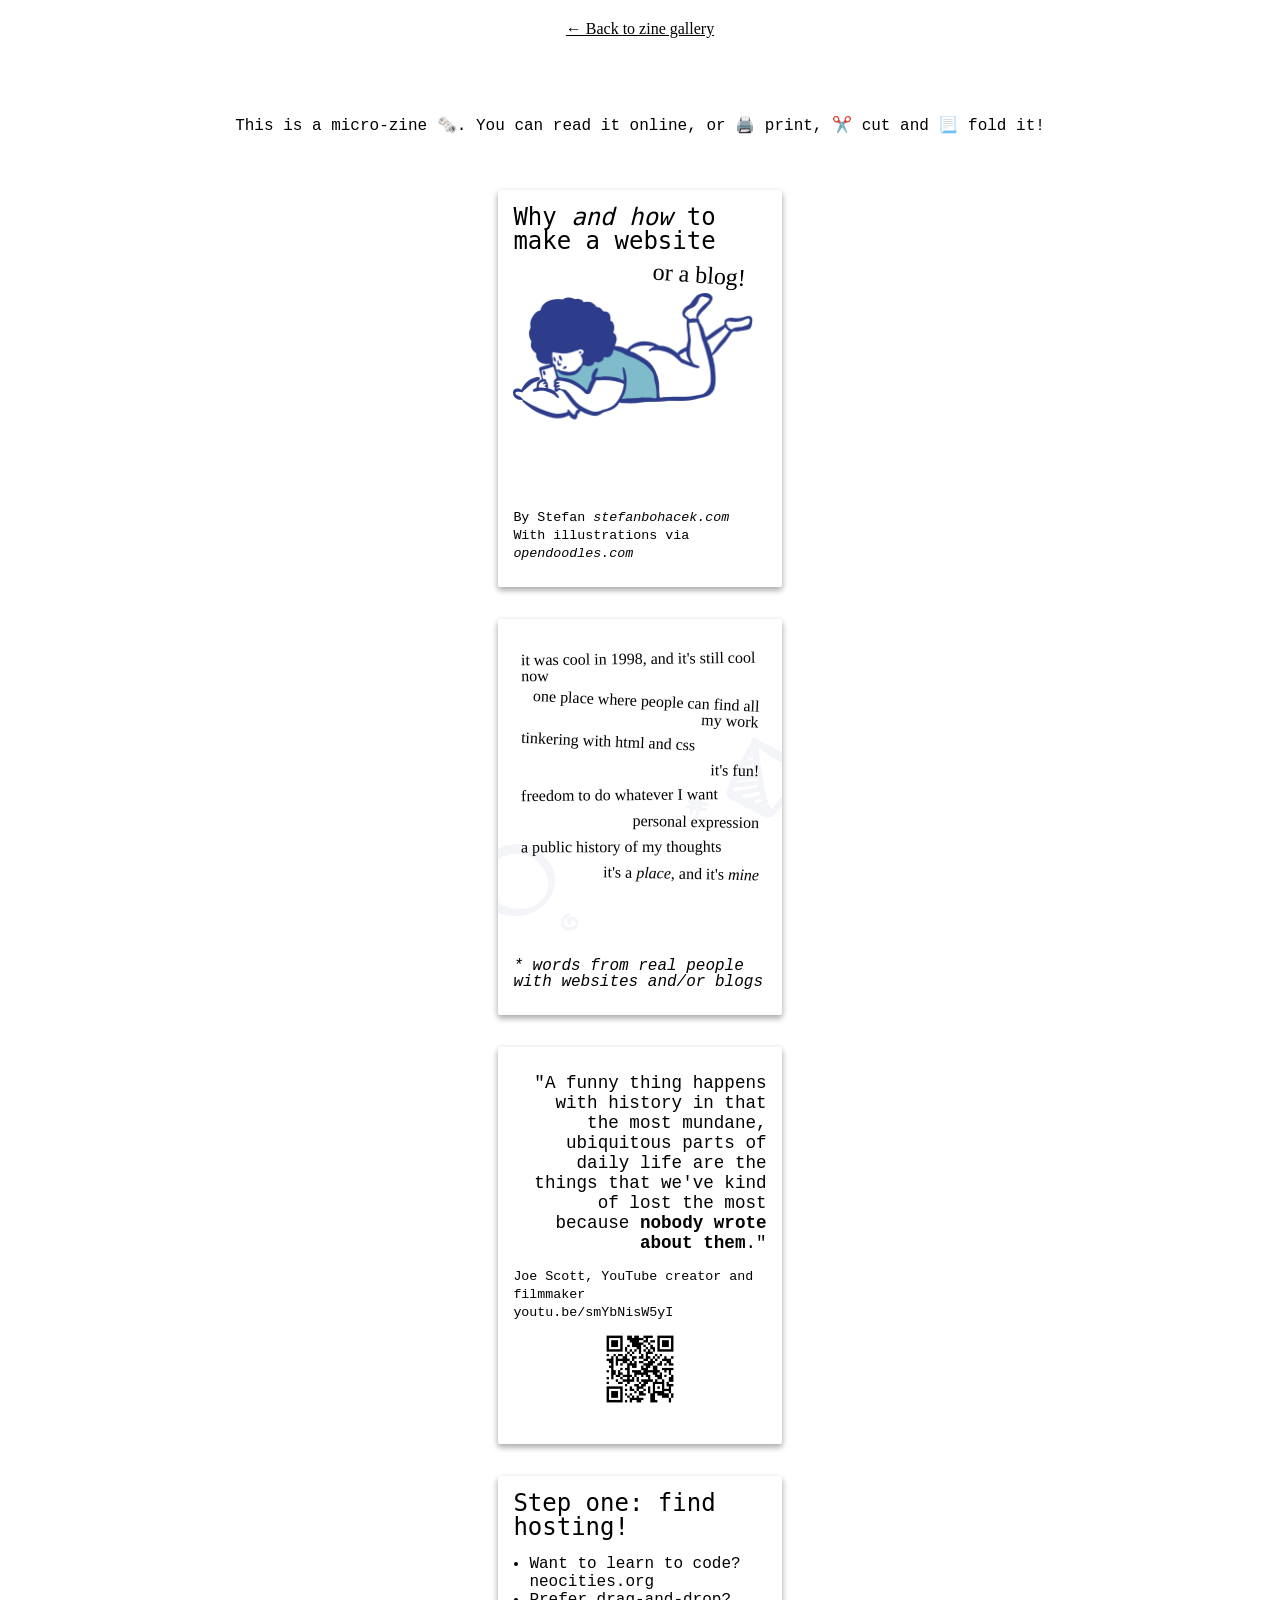
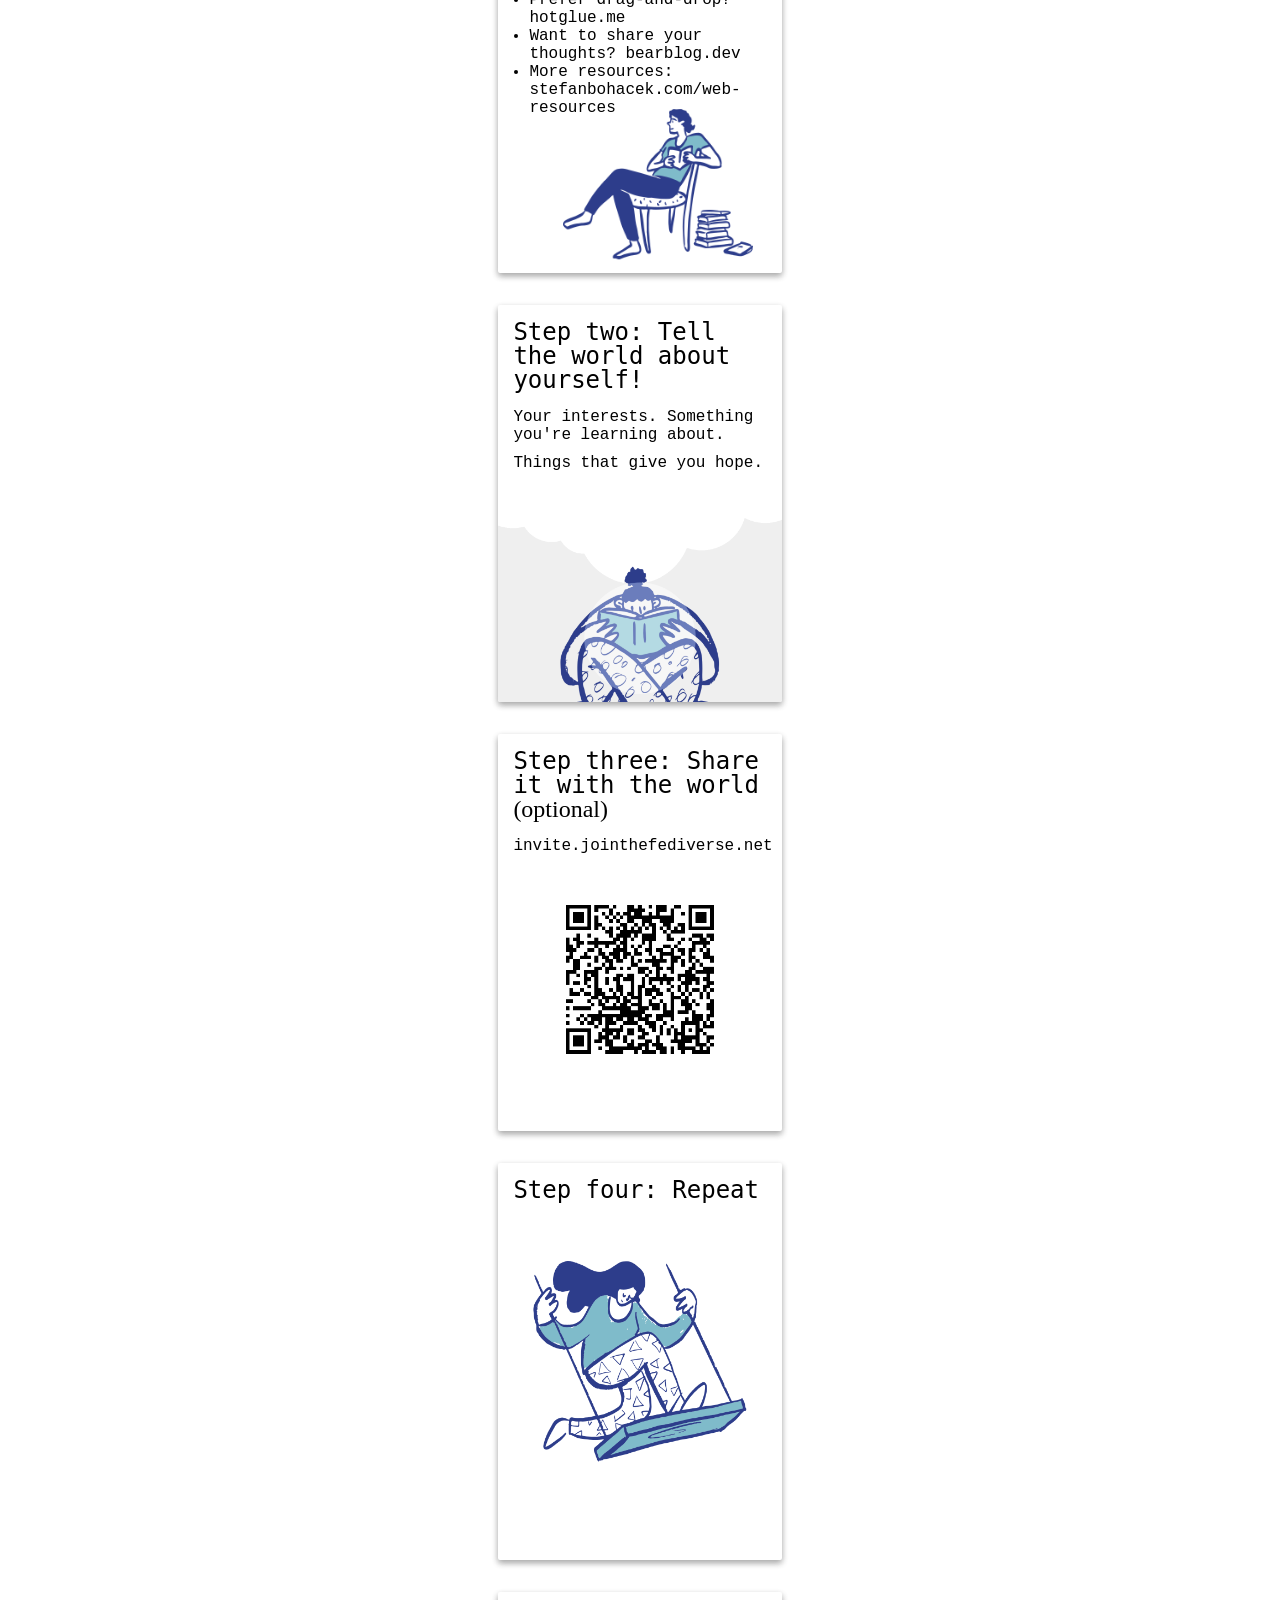
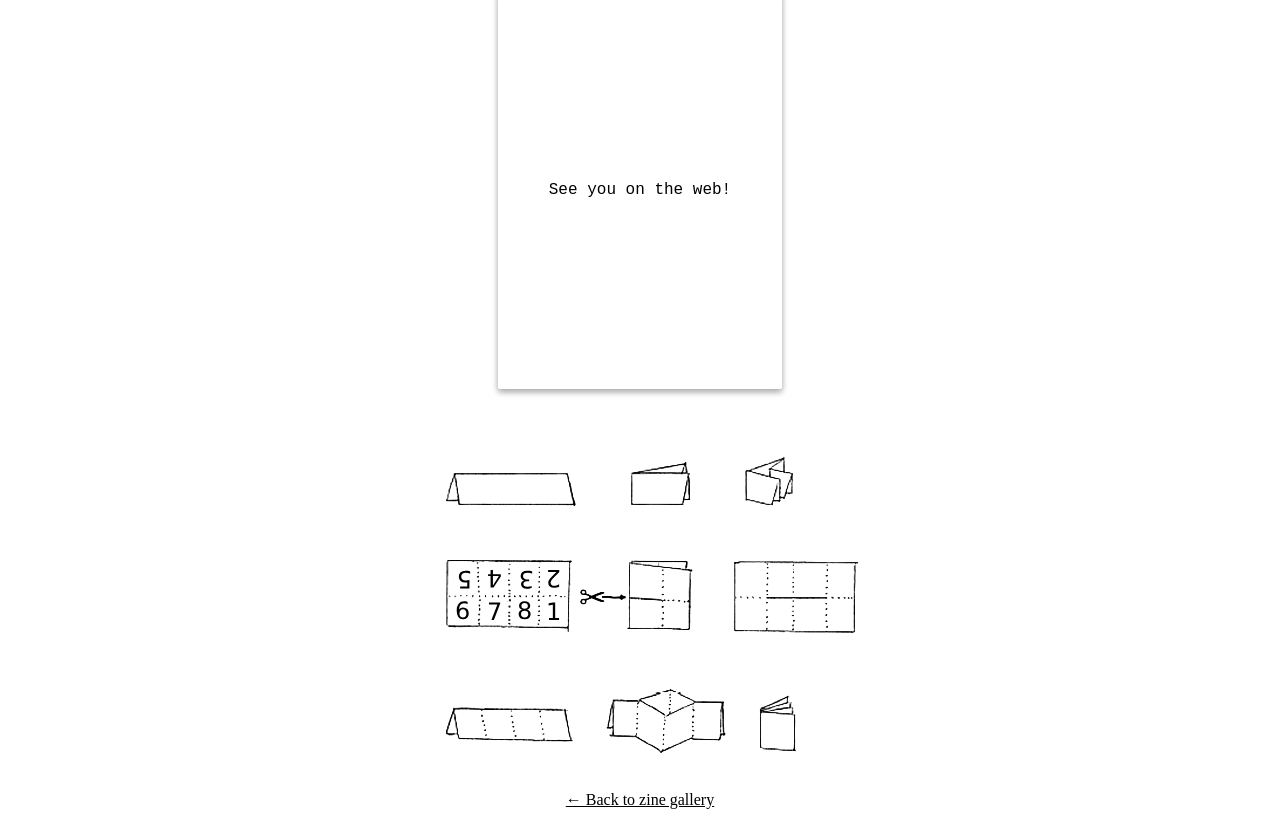
==== zines/why-how-website-blog/index.html @ 4b45a371 "First commit." ====
<!doctype html>
<html lang="en">

<head>
  <meta charset="utf-8">
  <meta name="viewport"
    content="width=device-width, initial-scale=1.0">
  <title>Why and how to make a website (or a blog!) | Stefan's Micro Zine Library</title>
  <meta name="description"
    content="A printable micro-zine about why and how to make your own website or blog.">
  <meta property="og:title"
    content="Why and how to make a website (or a blog!) | Stefan's Micro Zine Library" />
  <meta property="og:description"
    content="A printable micro-zine about why and how to make your own website or blog." />
  <meta property="og:type"
    content="website" />
  <meta property="og:url"
    content="https://zines.stefanbohacek.com/zines/why-how-website-blog/" />
  <meta property="og:image"
    content="https://zines.stefanbohacek.com/zines/why-how-website-blog/images/full.png" />
  <meta property="og:image:alt"
    content="All eight pages of the mini zine laid yout in a four-by-eight grid." />
  <meta name="fediverse:creator"
    content="@stefan@stefanbohacek.online" />
  <link href="/css/neubrutalism-zine.min.css"
    rel="stylesheet" />
  <link href="/libs/zsergee-zine/zine.min.css"
    rel="stylesheet">
  <link href="/css/fonts.css"
    rel="stylesheet">
  <link href="/css/zine.css"
    rel="stylesheet">
  <link href="/zines/why-how-website-blog/custom.css"
    rel="stylesheet">
</head>

<body>
  <div class="zine-back-link-wrapper">
    <a href="/"
      class="zine-back-link">← Back to zine gallery</a>
  </div>
  <main class="zine">
    <article class="front-cover">
      <h1>Why <em>and how</em> to make a website <span class="subtitle">or a blog!</span></h1>
      <img src="/zines/why-how-website-blog/images/LayingDoodle.png"
        alt="Drawing of a person with big curly hair lying on their stomach and reading on their phone.">
      <p class="zine-page-footer">
        <small>
          By Stefan <em>stefanbohacek.com</em><br />
          With illustrations via <em>opendoodles.com</em>
        </small>
      </p>
    </article>
    <article class="testimonials">
      <p class="handwritten">
        it was cool in 1998, and it's still cool now
      </p>
      <p class="handwritten">
        one place where people can find all my work
      </p>
      <p class="handwritten">
        tinkering with html and css
      </p>
      <p class="handwritten">
        it's fun!
      </p>
      <p class="handwritten">
        freedom to do whatever I want
      </p>
      <p class="handwritten">
        personal expression
      </p>
      <p class="handwritten">
        a public history of my thoughts
      </p>
      <p class="handwritten">
        it's a <em>place</em>, and it's <em>mine</em>
      </p>
      <p class="zine-page-footer">
        <em>* words from real people with websites and/or blogs</em>
      </p>
    </article>
    <article>
      <blockquote>
        <p>
          "A funny thing happens with history in that the most mundane, ubiquitous parts of daily life are the things
          that we've kind of lost the most because <strong>nobody wrote about them</strong>."
        </p>
        <p class="zine-page-footer">
          <small>Joe Scott, YouTube creator and filmmaker<br />
            youtu.be/smYbNisW5yI</small>
          <img class="joe-scott-mundane-youtube-qr-code"
            src="/zines/why-how-website-blog/images/joe-scott-mundane-youtube-qr-code.png"
            alt="QR code linking to a YouTube video.">
        </p>

      </blockquote>
    </article>
    <article>
      <h2>
        Step one: find hosting!
      </h2>
      <ul>
        <li>Want to learn to code? neocities.org</li>
        <li>Prefer drag-and-drop? hotglue.me</li>
        <li>Want to share your thoughts? bearblog.dev</li>
        <li>More resources: stefanbohacek.com/web-resources</li>
      </ul>
      <img class="zine-page-footer sit-reading-doodle"
        src="/zines/why-how-website-blog/images/SitReadingDoodle.png"
        alt="Drawing of a person sitting in a chair reading a book with a stack of books on the floor next to them.">
    </article>
    <article>
      <h2>
        Step two: Tell the world about yourself!
      </h2>
      <p>
        Your interests. Something you're learning about.
      </p>
      <p>
        Things that give you hope.
      </p>
      <img class="zine-page-footer"
        src="/zines/why-how-website-blog/images/dreams.png"
        alt="Drawing of a person reading a book with a thought cloud above their head.">
    </article>
    <article>
      <h2>
        Step three: Share it with the world <span class="handwritten">(optional)</span>
      </h2>
      <p>
        invite.jointhefediverse.net
      </p>
      <p>
        <img class="qr-code"
          src="/images/fediverse-invite-qr-code.png"
          alt="A QR code that links to invite.jointhefediverse.net.">
      </p>
    </article>
    <article>
      <h2>
        Step four: Repeat
      </h2>
      <img class="zine-page-center"
        src="/zines/why-how-website-blog/images/SwingingDoodle.png"
        alt="Drawing of a person on a swing.">
    </article>
    <article class="back-cover cover-center">
      <p>See you on the web!</p>
    </article>
  </main>
  <a href="/images/zine/zine-how-to-light.png"
    id="zine-howto-link">
    <picture class="zine-howto">
      <source srcset="/images/zine/zine-how-to-dark.png"
        media="(prefers-color-scheme: dark)">
      <img src="/images/zine/zine-how-to-light.png"
        width="474"
        height="323"
        alt="Step-by-step diagram showing how to fold and cut the printed zine: 1. Fold the paper in half horizontally. 2. Fold in half vertically. 3. Fold in half vertically again. 4. Unfold, then fold again horizontally. 5. Cut mid-way across the center. 6. Unfold. A slit should be in the middle of the zine. 7. Fold horizontally again. 8. Push the two ends of the zine toward the center. This will open up the center part of the zine. 9. As you keep pushing the ends of the zine, the zine will take its finished shape of a booklet.">
    </picture>
  </a>
  <div class="zine-back-link-wrapper">
    <a href="/"
      class="zine-back-link">← Back to zine gallery</a>
  </div>
  <script type="module"
    defer
    src="/zines/why-how-website-blog/zine.js"></script>
  <!-- Matomo -->
  <script>
    var _paq = window._paq = window._paq || [];
    /* tracker methods like "setCustomDimension" should be called before "trackPageView" */
    _paq.push(["setExcludedQueryParams", ["token"]]);
    _paq.push(['trackPageView']);
    _paq.push(['enableLinkTracking']);
    (function () {
      var u = "//matomo.stefanbohacek.com/";
      _paq.push(['setTrackerUrl', u + 'matomo.php']);
      _paq.push(['setSiteId', '38']);
      var d = document, g = d.createElement('script'), s = d.getElementsByTagName('script')[0];
      g.async = true; g.src = u + 'matomo.js'; s.parentNode.insertBefore(g, s);
    })();
  </script>
  <!-- End Matomo Code -->

</body>

</html>
---- css/neubrutalism-zine.min.css ----
:root{--nb-primary:#000;--nb-secondary:#fff;--nb-accent:#3498db;--nb-success:#2ecc71;--nb-danger:#e74c3c;--nb-warning:#f39c12;--nb-info:#3498db;--nb-gray-100:#f8f9fa;--nb-gray-200:#e9ecef;--nb-gray-300:#dee2e6;--nb-gray-400:#ced4da;--nb-gray-500:#adb5bd;--nb-gray-600:#6c757d;--nb-gray-700:#495057;--nb-gray-800:#343a40;--nb-gray-900:#212529;--nb-border-width:2px;--nb-border-radius:4px;--nb-shadow-offset:4px;--nb-shadow-color:var(--nb-primary);--nb-spacing-xs:5px;--nb-spacing-sm:10px;--nb-spacing-md:15px;--nb-spacing-lg:20px;--nb-spacing-xl:30px;--nb-font-family:system-ui,-apple-system,BlinkMacSystemFont,"Segoe UI",Roboto,sans-serif;--nb-font-size-sm:0.8rem;--nb-font-size-base:1rem;--nb-font-size-lg:1.2rem;--nb-font-size-xl:1.5rem;--nb-transition-fast:0.2s ease;--nb-transition-base:0.3s ease}
@media (prefers-color-scheme:dark){:root{--nb-primary:#fff;--nb-secondary:#1a1a1a;--nb-accent:#5dade2;--nb-gray-100:#212529;--nb-gray-200:#343a40;--nb-gray-300:#495057;--nb-gray-400:#6c757d;--nb-gray-500:#adb5bd;--nb-gray-600:#ced4da;--nb-gray-700:#dee2e6;--nb-gray-800:#e9ecef;--nb-gray-900:#f8f9fa}}
@media (prefers-reduced-motion:reduce){*,::after,::before{animation-duration:0s!important;animation-iteration-count:1!important;transition-duration:0s!important;scroll-behavior:auto!important}}
html{font-size:16px}
body{background-color:var(--nb-secondary)}
::selection{background:#ffc8ff;color:var(--nb-primary)}
a{color:var(--nb-primary);text-decoration:underline;transition:color var(--nb-transition-fast)}
a:hover{color:var(--nb-accent)}
@media screen and (prefers-color-scheme:dark){.zine::before{color:var(--nb-gray-500)}}
.zine-howto{display:block;text-align:center;padding-top:var(--nb-spacing-lg)}
.zine-howto img{max-width:100%;height:auto}
.zine-back-link-wrapper{display:block;text-align:center;padding:var(--nb-spacing-lg)}
@media print{.zine-back-link-wrapper,#zine-howto{display:none}}
---- libs/zsergee-zine/zine.min.css ----
*{margin:0;padding:0;box-sizing:border-box}.zine{display:grid;padding:1mm;gap:2mm}.zine>*{display:grid;grid-template-columns:repeat(15,5mm);grid-template-rows:repeat(21,5mm);background-color:#fff}@media screen{.zine{grid-template-areas:"p1" "p2" "p3" "p4" "p5" "p6" "p7" "p8";justify-items:center;gap:2rem;margin:2rem}.zine::before{content:"This is a micro-zine 🗞️. You can read it online, or 🖨️ print, ✂️ cut and 📃 fold it!";padding:1rem 2rem;line-height:2rem}.zine>*{border-radius:2px;box-shadow:0 3px 6px rgba(0,0,0,.16),0 3px 6px rgba(0,0,0,.23)}}@media print{@page{size:landscape;margin:0;bleed:0}.zine{width:100vw;height:100vh;grid-template-areas:"p5 p4 p3 p2" "p6 p7 p8 p1"}.zine>:nth-child(2),.zine>:nth-child(3),.zine>:nth-child(4),.zine>:nth-child(5){transform:rotate(180deg)}.zine :first-child{grid-area:p1}.zine :nth-child(2){grid-area:p2}.zine :nth-child(3){grid-area:p3}.zine :nth-child(4){grid-area:p4}.zine :nth-child(5){grid-area:p5}.zine :nth-child(6){grid-area:p6}.zine :nth-child(7){grid-area:p7}.zine :nth-child(8){grid-area:p8}}
---- css/fonts.css ----
.handwritten {
  font-family:
    "Segoe Print", "Bradley Hand", Chilanka, TSCu_Comic, casual, cursive;
  font-weight: normal;
}
---- css/zine.css ----
.zine img.qr-code {
  display: block;
  margin: 0 auto;
  padding: 40px 20px;
  width: 50mm;
}

.zine > article {
  display: block;
  position: relative;
  width: 75mm;
  height: 105mm;
  padding: 4mm;
  overflow: hidden;
}

.zine-page-footer {
  position: absolute;
  bottom: 4mm;
  left: 4mm;
  right: 4mm;
}

img.zine-page-footer.zine-page-footer-center {
  left: 50%;
  right: auto;
  transform: translateX(-50%);
}

.zine-page-center {
  position: absolute;
  top: 50%;
  left: 50%;
  transform: translate(-50%, -50%);
  max-width: calc(100% - 8mm);
}

.zine > article.cover-center {
  display: flex;
  flex-direction: column;
  align-items: center;
  justify-content: center;
  text-align: center;
}

.zine article p {
  margin: 10px 0;
}

.zine article img {
  max-width: 100%;
}
---- zines/why-how-website-blog/custom.css ----
.testimonials{
  padding: 6mm !important;
}

.testimonials::before {
  content: "";
  position: absolute;
  inset: 0;
  background-image: url("/zines/why-how-website-blog/images/ZombieingDoodle-Shapes.png");
  background-size: cover;
  background-position: center;
  background-repeat: no-repeat;
  opacity: 0.05;
  print-color-adjust: exact;
}

.testimonials p {
  margin-bottom: 1rem;
  line-height: 1;
}

.testimonials p.handwritten:nth-of-type(even) {
  text-align: right;
}

.zine {
  font-family: "Nimbus Mono PS", "Courier New", monospace;
  font-weight: normal;
}

h1,
h2 {
  font-family:
    ui-monospace, "Cascadia Code", "Source Code Pro", Menlo, Consolas,
    "DejaVu Sans Mono", monospace;
  font-weight: normal;
  line-height: 1;
  margin-bottom: 1rem;
}

blockquote p:not(:last-of-type) {
  text-align: right;
  font-size: 1.1rem;
}

.subtitle {
  font-size: 1.5rem;
  font-family:
    "Segoe Print", "Bradley Hand", Chilanka, TSCu_Comic, casual, cursive;
  font-weight: normal;
  display: inline-block;
  transform: rotate(4deg) translate(140px, 0);
}

img.zine-page-footer.sit-reading-doodle {
  width: 58mm;
  right: 0;
  left: auto;
}

img.zine-page-footer {
  left: 0;
  right: 0;
  bottom: 0;
}

article ul {
  padding-left: 1rem;
}

img.joe-scott-mundane-youtube-qr-code {
  max-width: 30% !important;
  display: block;
  margin: 10px auto 2rem;
}

article:has(.joe-scott-mundane-youtube-qr-code) p {
  margin-bottom: 0;
}

article:has(.joe-scott-mundane-youtube-qr-code) .zine-page-footer {
  margin-bottom: -10px;
}

@media print {
  #zine-howto-link {
    display: none;
  }
}
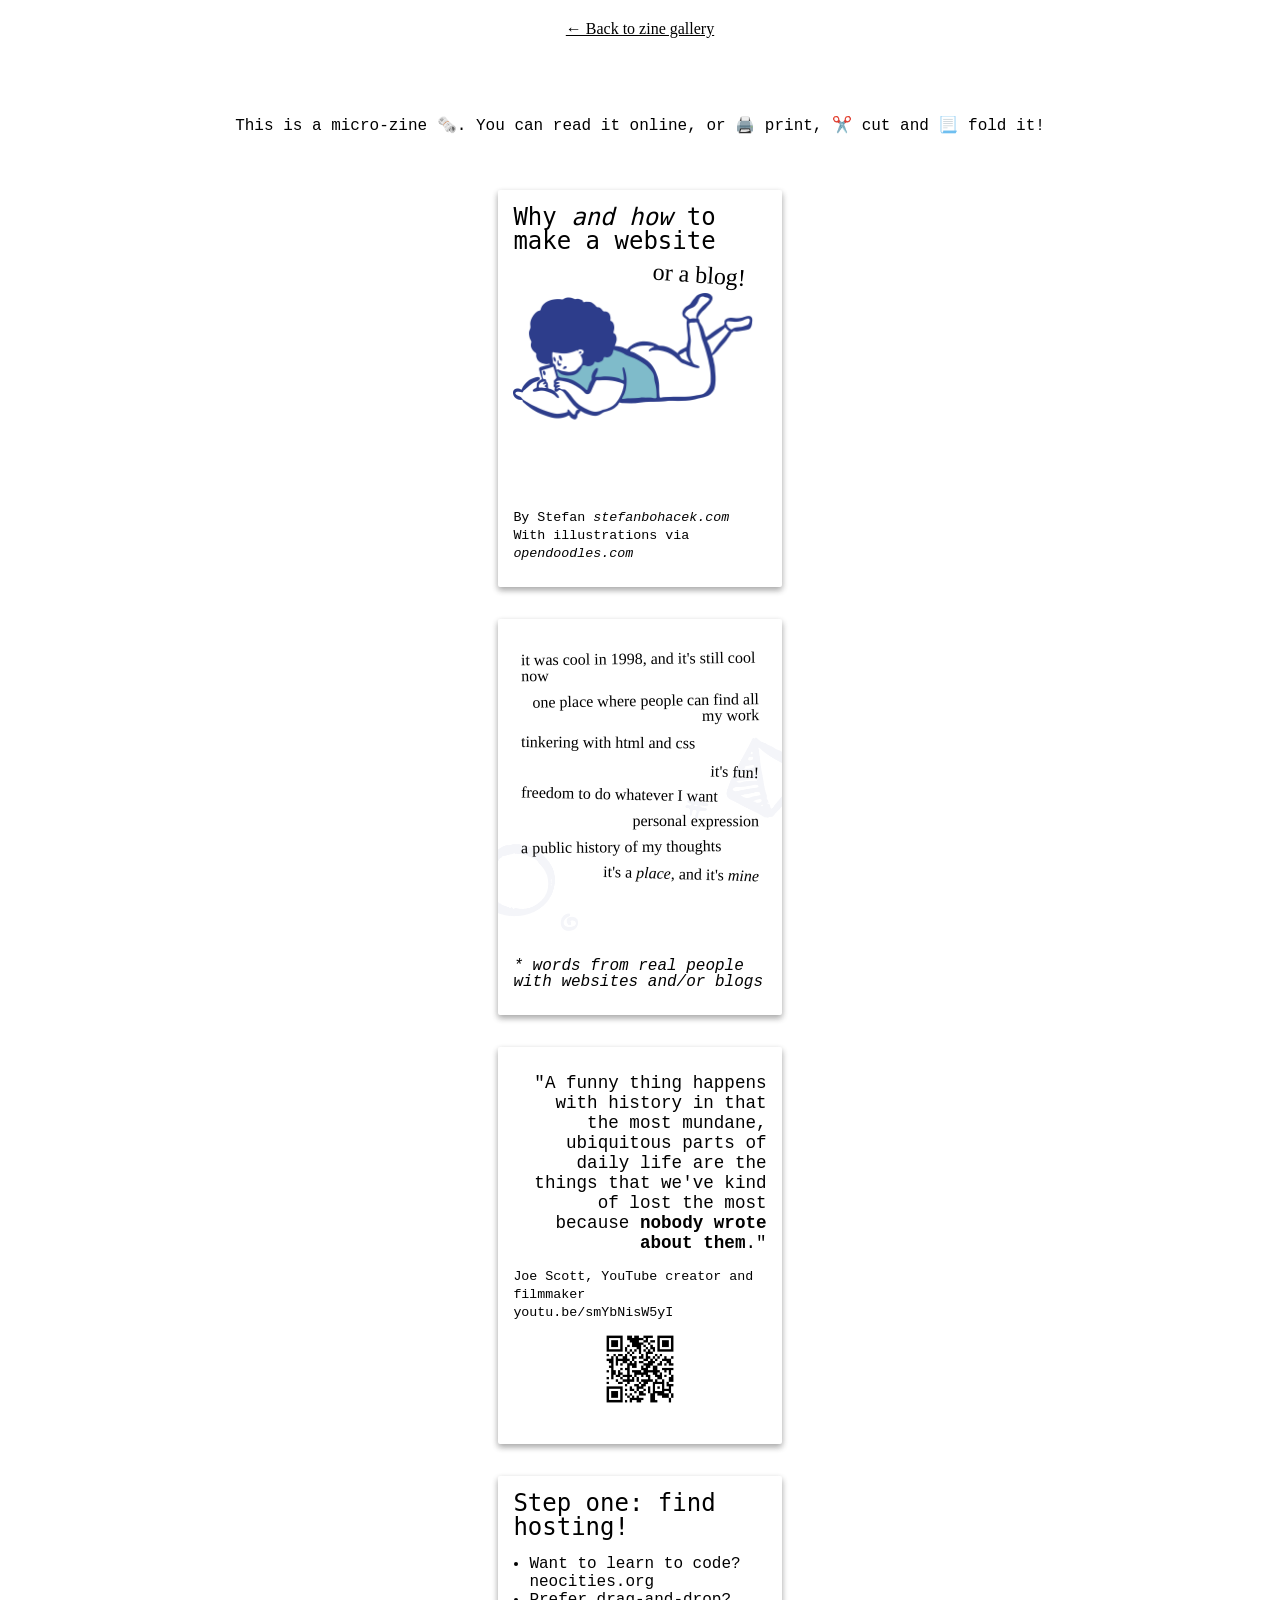
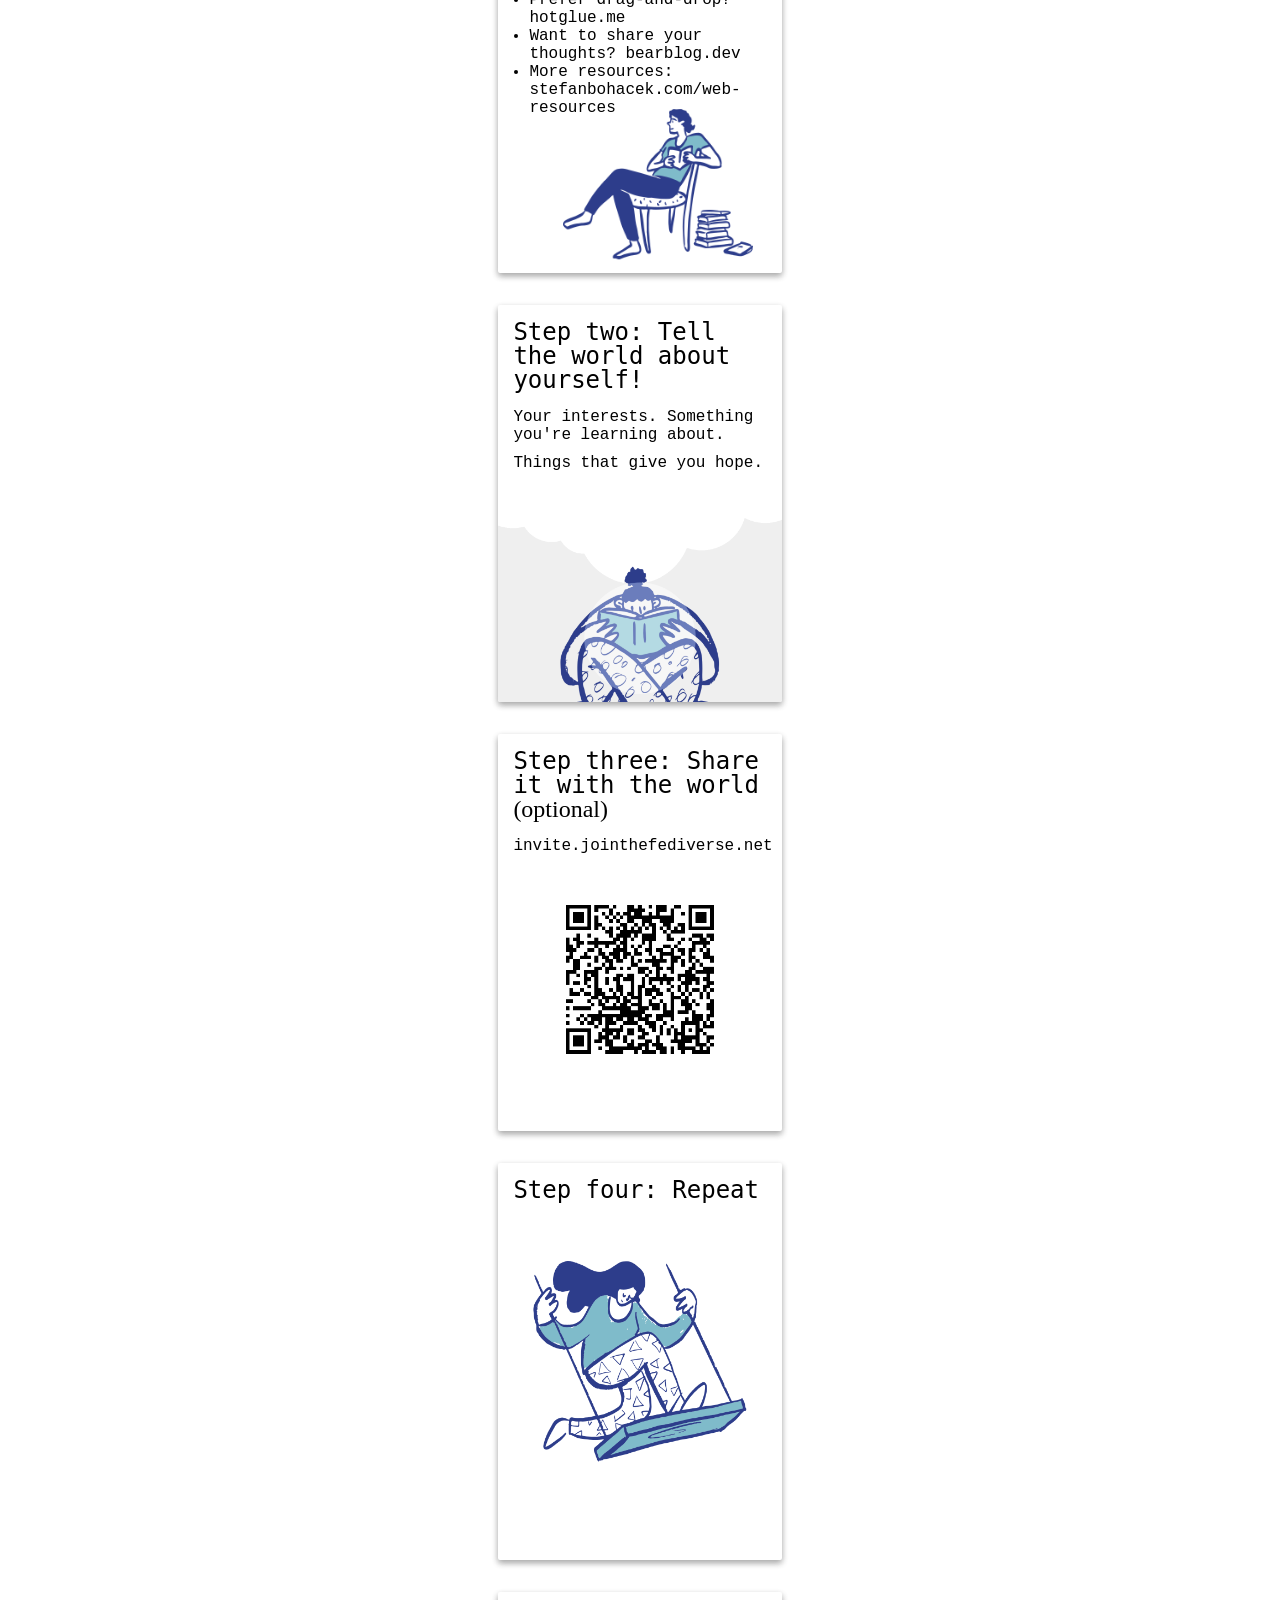
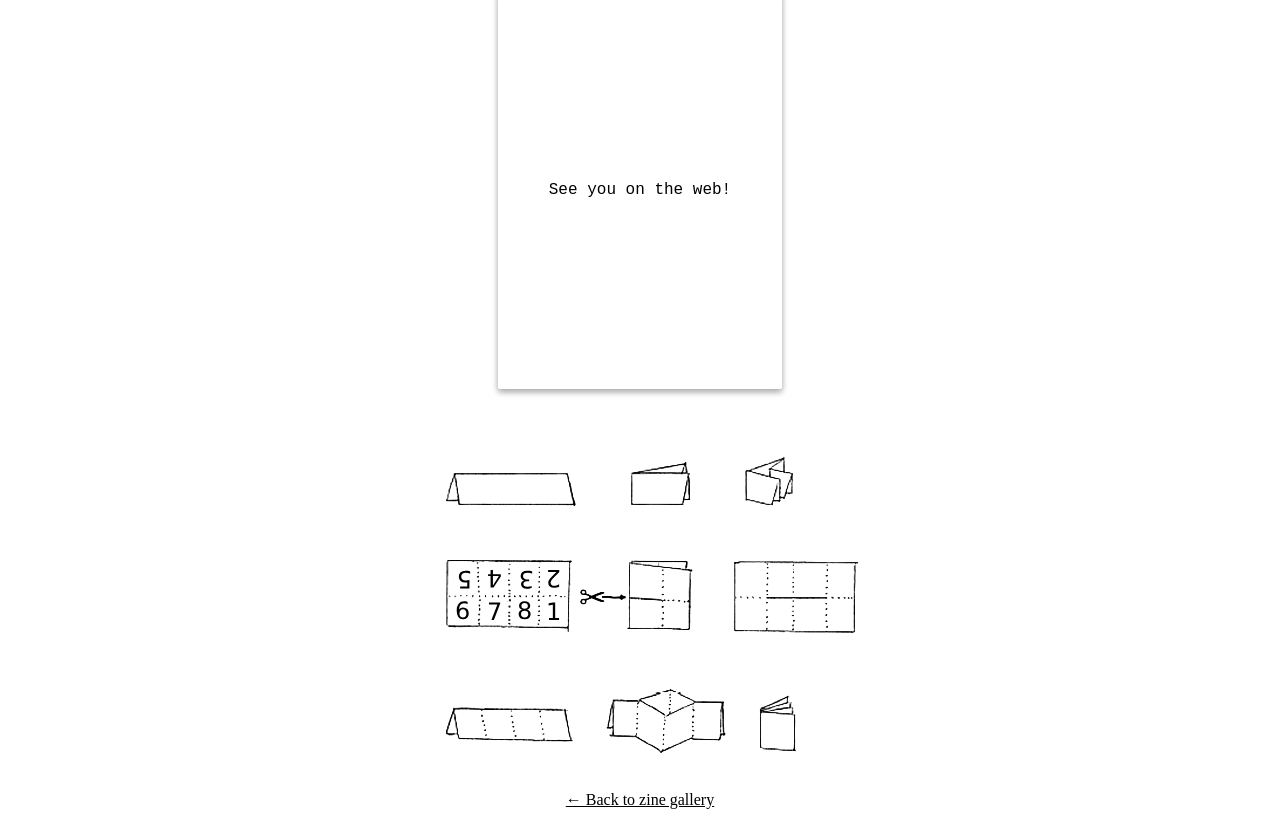
==== commit 40de5c43: "Added og:site_name." ====
--- a/zines/why-how-website-blog/index.html
+++ b/zines/why-how-website-blog/index.html
@@ -9,7 +9,9 @@
   <meta name="description"
     content="A printable micro-zine about why and how to make your own website or blog.">
   <meta property="og:title"
-    content="Why and how to make a website (or a blog!) | Stefan's Micro Zine Library" />
+    content="Why and how to make a website (or a blog!)" />
+  <meta property="og:site_name"
+    content="Stefan's Micro Zine Library" />
   <meta property="og:description"
     content="A printable micro-zine about why and how to make your own website or blog." />
   <meta property="og:type"
